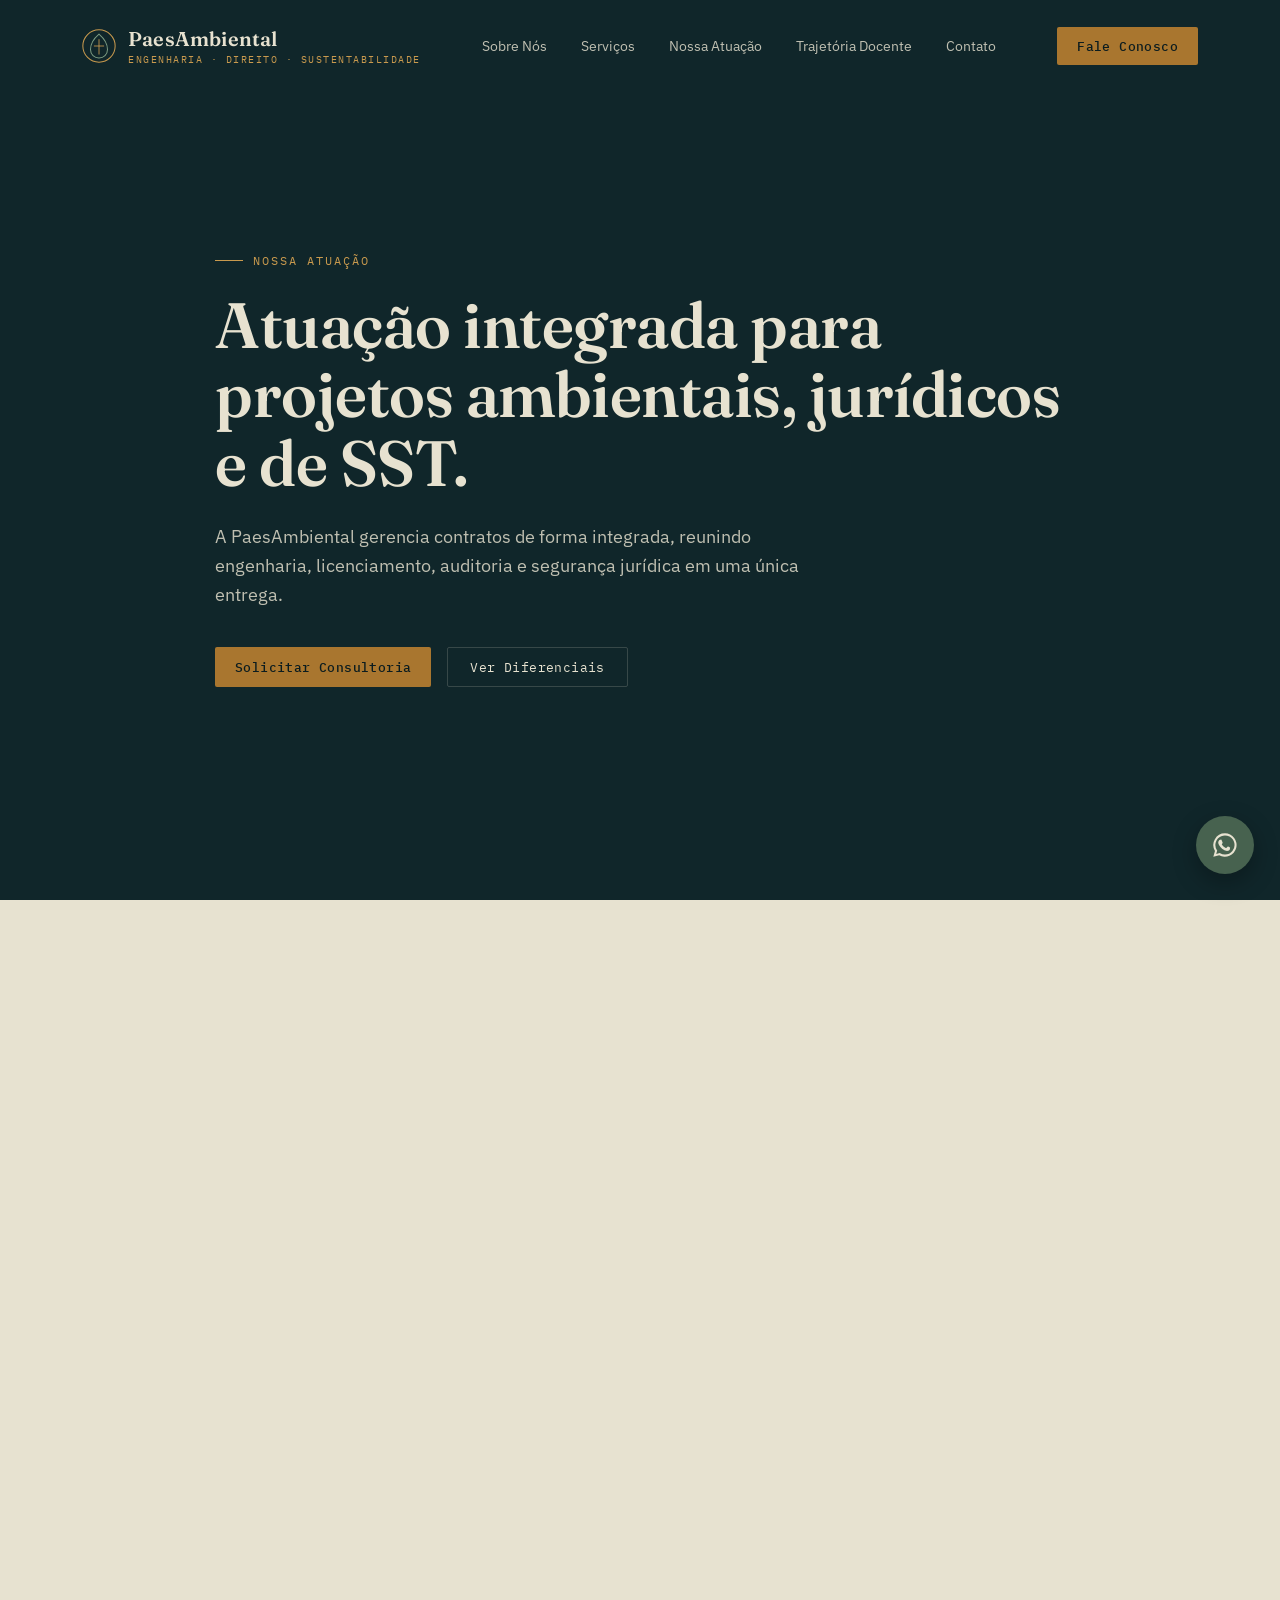
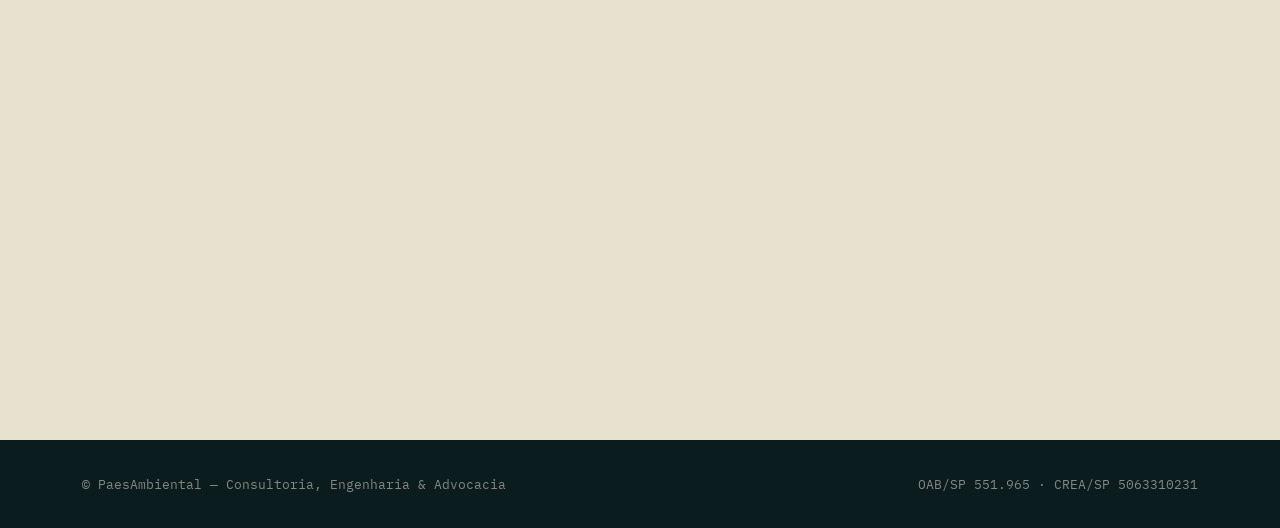
==== atuacao.html @ 4f898c9f "paginas" ====
<!DOCTYPE html>
<html lang="pt-BR">
<head>
  <meta charset="UTF-8">
  <meta name="viewport" content="width=device-width, initial-scale=1.0">
  <title>Nossa Atuação — PaesAmbiental</title>
  <link rel="preconnect" href="https://fonts.googleapis.com">
  <link rel="preconnect" href="https://fonts.gstatic.com" crossorigin>
  <link href="https://fonts.googleapis.com/css2?family=Fraunces:opsz,wght@9..144,400;9..144,500;9..144,600;9..144,700&family=IBM+Plex+Sans:wght@400;500;600&family=IBM+Plex+Mono:wght@400;500&display=swap" rel="stylesheet">
  <link rel="stylesheet" href="styles.css">
</head>
<body>
<header id="siteHeader">
  <div class="wrap">
    <div class="brand">
      <svg class="mark" viewBox="0 0 40 40" fill="none">
        <circle cx="20" cy="20" r="19" stroke="#C99A4E" stroke-width="1.2"/>
        <path d="M20 6 C13 12 10 18 10 24 C10 30 14.5 34 20 34 C25.5 34 30 30 30 24 C30 18 27 12 20 6 Z" stroke="#7C9B82" stroke-width="1.2" fill="none"/>
        <path d="M20 12 L20 30 M14 20 L26 20" stroke="#C99A4E" stroke-width="1"/>
      </svg>
      <div>
        PaesAmbiental
        <small>Engenharia · Direito · Sustentabilidade</small>
      </div>
    </div>
    <nav class="mainnav">
      <a href="index.html">Sobre Nós</a>
      <a href="servicos.html">Serviços</a>
      <a href="atuacao.html">Nossa Atuação</a>
      <a href="trajetoria.html">Trajetória Docente</a>
      <a href="contato.html">Contato</a>
    </nav>
    <a class="cta-btn" href="https://wa.me/5511972054265" target="_blank" rel="noopener">Fale Conosco</a>
    <button class="burger" id="burgerBtn" aria-label="Abrir menu"><span></span><span></span><span></span></button>
  </div>
</header>
<div class="mobile-menu" id="mobileMenu">
  <button class="mobile-close" id="mobileClose" aria-label="Fechar menu">&times;</button>
  <a href="index.html">Sobre Nós</a>
  <a href="servicos.html">Serviços</a>
  <a href="atuacao.html">Nossa Atuação</a>
  <a href="trajetoria.html">Trajetória Docente</a>
  <a href="contato.html">Contato</a>
</div>
<section class="hero">
  <div class="contour-field" id="contourField"></div>
  <div class="wrap">
    <div class="eyebrow">Nossa Atuação</div>
    <h1 class="headline">Atuação integrada para projetos ambientais, jurídicos e de SST.</h1>
    <p class="sub">A PaesAmbiental gerencia contratos de forma integrada, reunindo engenharia, licenciamento, auditoria e segurança jurídica em uma única entrega.</p>
    <div class="hero-actions">
      <a class="cta-btn" href="https://wa.me/5511972054265" target="_blank" rel="noopener">Solicitar Consultoria</a>
      <a class="btn-ghost" href="#diferenciais">Ver Diferenciais</a>
    </div>
  </div>
</section>
<section id="diferenciais">
  <div class="wrap">
    <div class="section-tag reveal">Nossa Atuação</div>
    <h2 class="section-title reveal">Como entregamos atuação técnica e jurídica em conjunto.</h2>
    <p class="section-intro reveal">A atuação é construída sobre contratos que integram serviços ambientais, análise jurídica e gestão de riscos, com coordenação técnica da PaesAmbiental.</p>
    <div class="diff-grid">
      <div class="diff-card reveal">
        <svg class="diff-icon" viewBox="0 0 48 48" fill="none" stroke="currentColor" stroke-width="1.4"><path d="M8 26l8 8 24-24"/><path d="M8 12h16M8 20h10"/></svg>
        <h4>Perfil Duplo Especializado</h4>
        <p>Juridico e engenharia na mesma proposta: soluções técnicas com respaldo legal, sem depender de contratos separados.</p>
      </div>
      <div class="diff-card reveal">
        <svg class="diff-icon" viewBox="0 0 48 48" fill="none" stroke="currentColor" stroke-width="1.4"><path d="M24 4l16 8v12c0 11-7 17-16 20-9-3-16-9-16-20V12l16-8z"/></svg>
        <h4>Experiência no Órgão Fiscalizador</h4>
        <p>Conhecimento prático da Secretaria do Verde e Meio Ambiente-SP e de grandes operações como SABESP, aplicando exigências reais ao planejamento.</p>
      </div>
      <div class="diff-card reveal">
        <svg class="diff-icon" viewBox="0 0 48 48" fill="none" stroke="currentColor" stroke-width="1.4"><path d="M24 6v6M24 36v6M6 24h6M36 24h6M11 11l4 4M33 33l4 4M11 37l4-4M33 15l4-4"/><circle cx="24" cy="24" r="8"/></svg>
        <h4>Gestão de Contrato Integrado</h4>
        <p>A PaesAmbiental conduz o contrato de forma integrada, articulando equipe técnica parceira, documentos e cronogramas de implementação.</p>
      </div>
    </div>
    <div class="portfolio-copy reveal">
      <p><strong>Por que esta abordagem funciona:</strong></p>
      <ul class="portfolio-list">
        <li>Reduz exposições ao risco ao alinhar engenharia e jurídico em um único fluxo de trabalho.</li>
        <li>Evita retrabalho entre laudos, projetos, licenciamento e defesas administrativas.</li>
        <li>Permite comunicação clara ao cliente: serviços técnicos realizados em parceria, com coordenação da PaesAmbiental.</li>
      </ul>
    </div>
  </div>
</section>
<footer>
  <div class="wrap">
    <div>© <span id="year"></span> PaesAmbiental — Consultoria, Engenharia &amp; Advocacia</div>
    <div>OAB/SP 551.965 · CREA/SP 5063310231</div>
  </div>
</footer>
<a class="float-wa" href="https://wa.me/5511972054265" target="_blank" rel="noopener" aria-label="Falar no WhatsApp">
  <svg viewBox="0 0 24 24" fill="currentColor"><path d="M12 2a10 10 0 00-8.6 15.1L2 22l5-1.3A10 10 0 1012 2zm0 18.2a8.2 8.2 0 01-4.2-1.1l-.3-.2-3 .8.8-2.9-.2-.3A8.2 8.2 0 1112 20.2zm4.5-6.1c-.2-.1-1.5-.7-1.7-.8-.2-.1-.4-.1-.6.1s-.7.8-.9 1c-.2.2-.3.2-.6.1a6.7 6.7 0 01-2-1.2 7.4 7.4 0 01-1.4-1.7c-.1-.2 0-.4.1-.5l.4-.5c.1-.1.2-.3.2-.4s0-.3-.1-.4-.6-1.5-.9-2c-.2-.5-.4-.4-.6-.4h-.5a1 1 0 00-.7.3 3 3 0 00-1 2.2c0 1.3.9 2.6 1.1 2.8s1.7 2.7 4.2 3.7a14 14 0 001.4.5 3.4 3.4 0 001.5.1c.5-.1 1.5-.6 1.7-1.2s.2-1.1.2-1.2-.2-.2-.4-.3z"/></svg>
</a>
<script src="scripts.js"></script>
</body>
</html>
---- styles.css ----
:root{
  --ink:#10262A;
  --ink-2:#0B1C1F;
  --paper:#E7E2D0;
  --paper-2:#DED8C2;
  --moss:#47624F;
  --moss-light:#7C9B82;
  --brass:#A9762F;
  --brass-light:#C99A4E;
  --stamp:#7A2E2E;
  --text:#16211D;
  --text-soft:#3E4A44;
  --line: rgba(16,38,42,0.14);
  --line-light: rgba(231,226,208,0.18);
  --display: 'Fraunces', serif;
  --body: 'IBM Plex Sans', sans-serif;
  --mono: 'IBM Plex Mono', monospace;
}
*{margin:0;padding:0;box-sizing:border-box;}
html{scroll-behavior:smooth;}
body{
  font-family:var(--body);
  background:var(--paper);
  color:var(--text);
  overflow-x:hidden;
}
@media (prefers-reduced-motion: reduce){
  html{scroll-behavior:auto;}
  *{animation-duration:0.001ms !important; animation-iteration-count:1 !important; transition-duration:0.001ms !important;}
}
a{color:inherit;}
img,svg{display:block;max-width:100%;}
.wrap{max-width:1180px;margin:0 auto;padding:0 32px;}
.hero-content{position:relative;z-index:2;}
::selection{background:var(--brass); color:var(--paper);}
.contour-field{position:absolute;inset:0;overflow:hidden;pointer-events:none;z-index:0;}
.contour-field svg{width:100%;height:100%;}
.contour-line{fill:none;stroke-width:1;}
header{
  position:fixed;top:0;left:0;right:0;z-index:1000;
  background:rgba(16,38,42,0.0);
  transition:background .4s ease, box-shadow .4s ease, padding .3s ease;
  padding:26px 0;
}
header.scrolled{
  background:rgba(16,38,42,0.94);
  -webkit-backdrop-filter:blur(8px);
  backdrop-filter:blur(8px);
  padding:14px 0;
  box-shadow:0 8px 30px rgba(0,0,0,0.25);
}
header .wrap{display:flex;align-items:center;justify-content:space-between;}
.brand{display:flex;align-items:center;gap:12px;font-family:var(--display);font-weight:600;font-size:20px;color:var(--paper);letter-spacing:.2px;}
.brand .mark{width:34px;height:34px;flex-shrink:0;}
.brand small{display:block;font-family:var(--mono);font-size:9.5px;letter-spacing:1.5px;color:var(--brass-light);font-weight:400;text-transform:uppercase;margin-top:2px;}
nav.mainnav{display:flex;align-items:center;gap:34px;}
nav.mainnav a{
  font-size:14px;color:var(--paper);text-decoration:none;opacity:.82;
  position:relative;padding:4px 0;transition:opacity .2s;
}
nav.mainnav a:hover{opacity:1;}
nav.mainnav a::after{
  content:'';position:absolute;left:0;bottom:0;height:1px;width:0;background:var(--brass-light);
  transition:width .25s ease;
}
nav.mainnav a:hover::after{width:100%;}
.cta-btn{
  font-family:var(--mono);font-size:12.5px;letter-spacing:.4px;
  background:var(--brass);color:var(--ink-2);border:none;
  padding:11px 20px;border-radius:2px;cursor:pointer;text-decoration:none;
  display:inline-flex;align-items:center;gap:8px;font-weight:500;
  transition:background .2s, transform .2s;white-space:nowrap;
}
.cta-btn:hover{background:var(--brass-light);transform:translateY(-1px);}
.burger{display:none;flex-direction:column;gap:5px;background:none;border:none;cursor:pointer;padding:6px;}
.burger span{width:24px;height:2px;background:var(--paper);}
.mobile-menu{
  position:fixed;inset:0;background:var(--ink-2);z-index:1100;
  display:flex;flex-direction:column;align-items:center;justify-content:center;gap:28px;
  transform:translateY(-100%);transition:transform .4s cubic-bezier(.7,0,.3,1);
}
.mobile-menu.open{transform:translateY(0);}
.mobile-menu a{font-family:var(--display);font-size:26px;color:var(--paper);text-decoration:none;}
.mobile-close{position:absolute;top:26px;right:32px;background:none;border:none;color:var(--paper);font-size:28px;cursor:pointer;}
.hero{
  position:relative;min-height:100vh;background:var(--ink);color:var(--paper);
  display:flex;align-items:center;overflow:hidden;padding-top:110px;padding-bottom:70px;
}
.hero .wrap{position:relative;z-index:2;}
.eyebrow{
  font-family:var(--mono);font-size:12px;letter-spacing:2px;text-transform:uppercase;
  color:var(--brass-light);margin-bottom:22px;display:flex;align-items:center;gap:10px;
  opacity:0;animation:fadeUp .8s .1s ease forwards;
}
.eyebrow::before{content:'';width:28px;height:1px;background:var(--brass-light);}
h1.headline{
  font-family:var(--display);font-weight:600;
  font-size:clamp(34px,5.4vw,64px);line-height:1.08;letter-spacing:-.5px;
  max-width:850px;
  opacity:0;animation:fadeUp .9s .25s ease forwards;
}
h1.headline em{font-style:italic;font-weight:500;color:var(--moss-light);}
.sub{
  margin-top:26px;font-size:18px;line-height:1.6;max-width:600px;color:rgba(231,226,208,.82);
  opacity:0;animation:fadeUp .9s .4s ease forwards;
}
.hero-actions{margin-top:38px;display:flex;gap:16px;flex-wrap:wrap;opacity:0;animation:fadeUp .9s .55s ease forwards;}
.btn-ghost{
  font-family:var(--mono);font-size:12.5px;letter-spacing:.4px;color:var(--paper);
  border:1px solid var(--line-light);padding:11px 22px;border-radius:2px;text-decoration:none;
  transition:border-color .2s, background .2s;
}
.btn-ghost:hover{border-color:var(--brass-light);background:rgba(255,255,255,.04);}
.seals-row{
  margin-top:64px;display:flex;gap:28px;flex-wrap:wrap;
  opacity:0;animation:fadeUp .9s .7s ease forwards;
}
.seal{display:flex;align-items:center;gap:12px;}
.seal .stamp-icon{width:46px;height:46px;flex-shrink:0;}
.seal .seal-text{font-family:var(--mono);font-size:11px;line-height:1.5;color:rgba(231,226,208,.7);}
.seal .seal-text b{display:block;color:var(--paper);font-size:12.5px;letter-spacing:.3px;}
@keyframes fadeUp{from{opacity:0;transform:translateY(18px);}to{opacity:1;transform:translateY(0);}}
section{position:relative;padding:120px 0;}
.section-dark{background:var(--ink);color:var(--paper);}
.section-tag{
  font-family:var(--mono);font-size:12px;letter-spacing:2px;text-transform:uppercase;color:var(--brass);
  display:flex;align-items:center;gap:10px;margin-bottom:18px;
}
.section-dark .section-tag{color:var(--brass-light);}
.section-tag::before{content:'';width:28px;height:1px;background:currentColor;}
h2.section-title{
  font-family:var(--display);font-weight:600;font-size:clamp(28px,4vw,46px);
  letter-spacing:-.4px;line-height:1.12;max-width:720px;
}
.section-intro{margin-top:20px;max-width:620px;font-size:16.5px;line-height:1.7;color:var(--text-soft);}
.section-dark .section-intro{color:rgba(231,226,208,.78);}
.reveal{opacity:0;transform:translateY(28px);transition:opacity .7s ease, transform .7s ease;}
.reveal.in{opacity:1;transform:translateY(0);}
.about-grid{margin-top:64px;display:grid;grid-template-columns:1.1fr .9fr;gap:70px;align-items:start;}
.about-copy p{font-size:16px;line-height:1.85;color:var(--text-soft);margin-bottom:18px;}
.about-copy strong{color:var(--text);font-weight:600;}
.stat-block{display:flex;gap:36px;margin-top:36px;flex-wrap:wrap;}
.stat{font-family:var(--display);}
.stat .num{font-size:46px;font-weight:600;color:var(--moss);line-height:1;}
.stat .num span{font-family:var(--mono);font-size:16px;color:var(--brass);vertical-align:top;}
.stat .label{font-family:var(--body);font-size:12.5px;color:var(--text-soft);margin-top:6px;max-width:150px;line-height:1.4;}
.portrait-card{margin-bottom:44px;}
.portrait-frame{
  position:relative;width:100%;max-width:280px;aspect-ratio:4/4.1;overflow:hidden;
  border:1px solid var(--brass);padding:10px;
}
.portrait-frame::before{
  content:'';position:absolute;top:4px;left:4px;right:4px;bottom:4px;border:1px solid var(--line);
  pointer-events:none;z-index:2;
}
.portrait-frame img{
  width:100%;height:100%;object-fit:cover;object-position:center 20%;
  filter:grayscale(.35) sepia(.08) contrast(1.03);
}
.portrait-caption{margin-top:16px;max-width:280px;}
.portrait-caption .p-name{font-family:var(--display);font-weight:600;font-size:19px;}
.portrait-caption .p-role{font-family:var(--mono);font-size:11.5px;letter-spacing:.5px;color:var(--brass);margin-top:5px;text-transform:uppercase;}
.timeline{border-left:1px solid var(--line);padding-left:28px;display:flex;flex-direction:column;gap:34px;}
.tl-item{position:relative;}
.tl-item::before{
  content:'';position:absolute;left:-33px;top:4px;width:9px;height:9px;border-radius:50%;
  background:var(--paper);border:2px solid var(--moss);
}
.tl-item .tl-date{font-family:var(--mono);font-size:12px;color:var(--brass);letter-spacing:.5px;}
.tl-item h4{font-family:var(--display);font-weight:600;font-size:18px;margin-top:6px;}
.tl-item p{font-size:14.5px;color:var(--text-soft);margin-top:6px;line-height:1.6;}
.lecture-grid{margin-top:64px;display:grid;grid-template-columns:1fr 1fr;gap:60px;}
.lecture-col h3{font-family:var(--mono);font-size:12.5px;letter-spacing:1.5px;text-transform:uppercase;color:var(--brass-light);margin-bottom:22px;}
.talk-item{border-top:1px solid var(--line-light);padding:18px 0;}
.talk-item:last-child{border-bottom:1px solid var(--line-light);}
.talk-item .talk-venue{font-family:var(--display);font-size:16.5px;font-weight:500;}
.talk-item .talk-topic{font-size:14px;color:rgba(231,226,208,.72);margin-top:5px;}
.services-grid{margin-top:64px;display:grid;grid-template-columns:repeat(3,1fr);gap:1px;background:var(--line);border:1px solid var(--line);}
.svc-card{
  background:var(--paper);padding:36px 30px;position:relative;overflow:hidden;
  transition:background .35s ease;
}
.svc-card:hover{background:var(--paper-2);}
.svc-icon{width:44px;height:44px;color:var(--moss);margin-bottom:22px;transition:transform .35s ease;}
.svc-card:hover .svc-icon{transform:translateY(-3px);}
.svc-card h4{font-family:var(--display);font-weight:600;font-size:19px;margin-bottom:12px;line-height:1.3;}
.svc-card p{font-size:14px;line-height:1.65;color:var(--text-soft);}
.svc-num{position:absolute;top:30px;right:30px;font-family:var(--mono);font-size:12px;color:var(--line);}
.portfolio-copy{margin-top:38px;max-width:760px;line-height:1.8;color:var(--text-soft);}
.portfolio-copy strong{color:var(--text);}
.portfolio-list{margin-top:24px;display:grid;gap:10px;max-width:630px;}
.portfolio-list li{padding-left:18px;position:relative;font-size:15px;line-height:1.75;color:var(--text-soft);}
.portfolio-list li::before{content:'•';position:absolute;left:0;top:0;color:var(--brass);font-size:18px;line-height:1;}
.diferenciais-grid{margin-top:64px;display:grid;grid-template-columns:repeat(3,1fr);gap:44px;}
.diff-card{padding-top:28px;border-top:2px solid var(--brass);}
.diff-card .diff-icon{width:38px;height:38px;color:var(--brass);margin-bottom:20px;}
.diff-card h4{font-family:var(--display);font-weight:600;font-size:19px;margin-bottom:12px;}
.diff-card p{font-size:14.5px;line-height:1.7;color:var(--text-soft);}
.contact-wrap{display:grid;grid-template-columns:1fr 1fr;gap:70px;margin-top:60px;align-items:start;}
.contact-list{display:flex;flex-direction:column;gap:22px;}
.contact-row{display:flex;gap:16px;align-items:flex-start;padding-bottom:20px;border-bottom:1px solid var(--line-light);}
.contact-row .c-icon{width:22px;height:22px;color:var(--brass-light);flex-shrink:0;margin-top:2px;}
.contact-row .c-label{font-family:var(--mono);font-size:11px;letter-spacing:1px;text-transform:uppercase;color:rgba(231,226,208,.55);}
.contact-row .c-label--sub{margin-top:8px;}
.contact-row .c-value{font-family:var(--display);font-size:18px;margin-top:4px;}
.contact-row .c-value--small{font-size:15px;}
.map-box{
  border:1px solid var(--line-light);padding:34px;position:relative;overflow:hidden;min-height:260px;
  display:flex;flex-direction:column;justify-content:flex-end;
}
.map-box .contour-field svg{opacity:.5;}
.map-pin{width:30px;height:30px;color:var(--stamp);position:relative;z-index:2;}
.map-box .city{font-family:var(--display);font-size:22px;font-weight:600;margin-top:14px;position:relative;z-index:2;}
.map-box .region{font-family:var(--mono);font-size:12px;color:rgba(231,226,208,.6);margin-top:4px;position:relative;z-index:2;}
footer{background:var(--ink-2);color:rgba(231,226,208,.55);padding:36px 0;font-size:12.5px;font-family:var(--mono);}
footer .wrap{display:flex;justify-content:space-between;flex-wrap:wrap;gap:12px;}
.float-wa{
  position:fixed;bottom:26px;right:26px;z-index:900;
  width:58px;height:58px;border-radius:50%;background:var(--moss);
  display:flex;align-items:center;justify-content:center;box-shadow:0 8px 24px rgba(0,0,0,.3);
  text-decoration:none;animation:pulse 2.6s infinite;
}
.float-wa svg{width:28px;height:28px;color:var(--paper);}
@keyframes pulse{
  0%{box-shadow:0 8px 24px rgba(0,0,0,.3), 0 0 0 0 rgba(71,98,79,.55);}
  70%{box-shadow:0 8px 24px rgba(0,0,0,.3), 0 0 0 16px rgba(71,98,79,0);}
  100%{box-shadow:0 8px 24px rgba(0,0,0,.3), 0 0 0 0 rgba(71,98,79,0);}
}
.count{font-variant-numeric:tabular-nums;}
@media (max-width:920px){
  nav.mainnav, header .cta-btn{display:none;}
  .burger{display:flex;}
  .about-grid, .lecture-grid, .contact-wrap{grid-template-columns:1fr;gap:40px;}
  .services-grid{grid-template-columns:1fr;}
  .diff-grid{grid-template-columns:1fr;gap:36px;}
  .seals-row{gap:20px;}
}
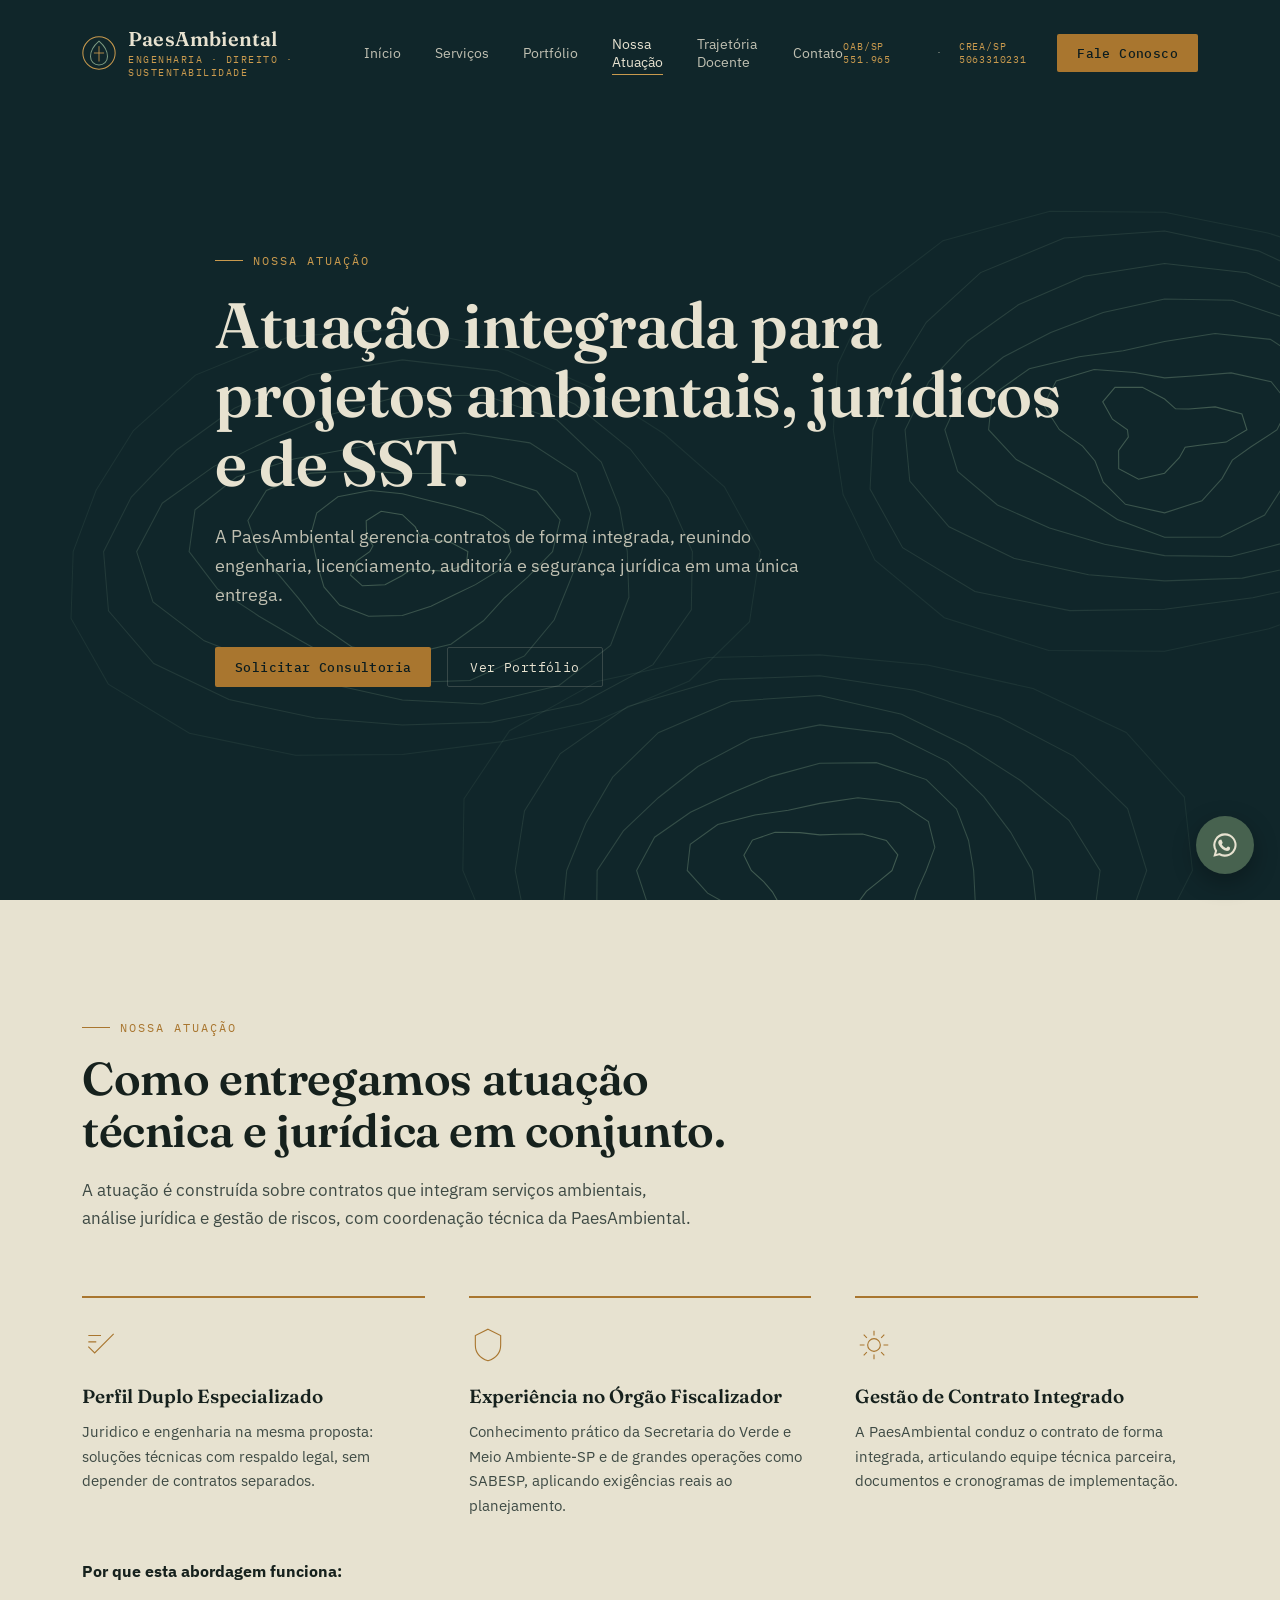
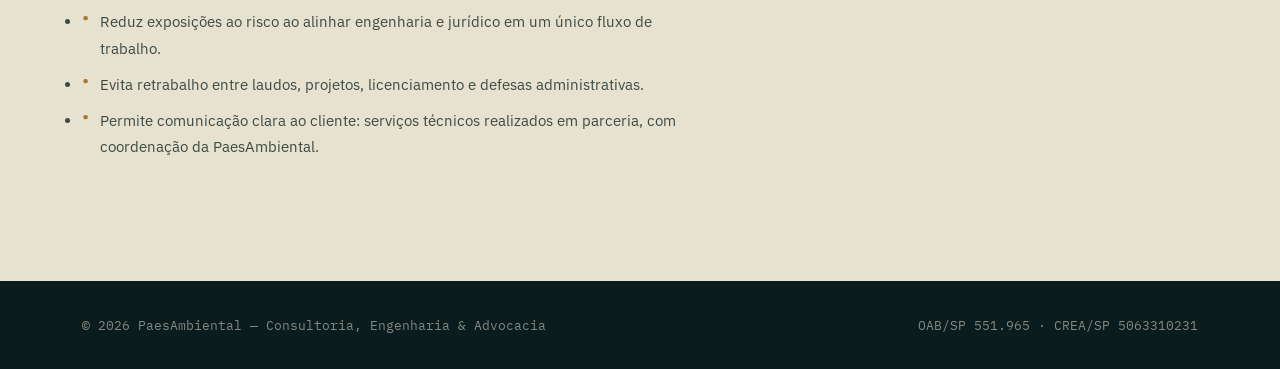
==== commit a66c67f2: "atualização 25/07" ====
--- a/atuacao.html
+++ b/atuacao.html
@@ -24,20 +24,25 @@
       </div>
     </div>
     <nav class="mainnav">
-      <a href="index.html">Sobre Nós</a>
+      <a href="index.html">Início</a>
       <a href="servicos.html">Serviços</a>
-      <a href="atuacao.html">Nossa Atuação</a>
+      <a href="portfolio.html">Portfólio</a>
+      <a href="atuacao.html" class="active">Nossa Atuação</a>
       <a href="trajetoria.html">Trajetória Docente</a>
       <a href="contato.html">Contato</a>
     </nav>
+    <div class="header-credentials">
+      <span>OAB/SP 551.965</span> · <span>CREA/SP 5063310231</span>
+    </div>
     <a class="cta-btn" href="https://wa.me/5511972054265" target="_blank" rel="noopener">Fale Conosco</a>
     <button class="burger" id="burgerBtn" aria-label="Abrir menu"><span></span><span></span><span></span></button>
   </div>
 </header>
 <div class="mobile-menu" id="mobileMenu">
   <button class="mobile-close" id="mobileClose" aria-label="Fechar menu">&times;</button>
-  <a href="index.html">Sobre Nós</a>
+  <a href="index.html">Início</a>
   <a href="servicos.html">Serviços</a>
+  <a href="portfolio.html">Portfólio</a>
   <a href="atuacao.html">Nossa Atuação</a>
   <a href="trajetoria.html">Trajetória Docente</a>
   <a href="contato.html">Contato</a>
@@ -50,7 +55,7 @@
     <p class="sub">A PaesAmbiental gerencia contratos de forma integrada, reunindo engenharia, licenciamento, auditoria e segurança jurídica em uma única entrega.</p>
     <div class="hero-actions">
       <a class="cta-btn" href="https://wa.me/5511972054265" target="_blank" rel="noopener">Solicitar Consultoria</a>
-      <a class="btn-ghost" href="#diferenciais">Ver Diferenciais</a>
+      <a class="btn-ghost" href="portfolio.html">Ver Portfólio</a>
     </div>
   </div>
 </section>
@@ -92,7 +97,7 @@
     <div>OAB/SP 551.965 · CREA/SP 5063310231</div>
   </div>
 </footer>
-<a class="float-wa" href="https://wa.me/5511972054265" target="_blank" rel="noopener" aria-label="Falar no WhatsApp">
+<a class="float-wa" href="https://wa.me/5511972054265?text=Ol%C3%A1!%20Gostaria%20de%20saber%20mais%20sobre%20a%20consultoria%20da%20PaesAmbiental." target="_blank" rel="noopener" aria-label="Falar no WhatsApp">
   <svg viewBox="0 0 24 24" fill="currentColor"><path d="M12 2a10 10 0 00-8.6 15.1L2 22l5-1.3A10 10 0 1012 2zm0 18.2a8.2 8.2 0 01-4.2-1.1l-.3-.2-3 .8.8-2.9-.2-.3A8.2 8.2 0 1112 20.2zm4.5-6.1c-.2-.1-1.5-.7-1.7-.8-.2-.1-.4-.1-.6.1s-.7.8-.9 1c-.2.2-.3.2-.6.1a6.7 6.7 0 01-2-1.2 7.4 7.4 0 01-1.4-1.7c-.1-.2 0-.4.1-.5l.4-.5c.1-.1.2-.3.2-.4s0-.3-.1-.4-.6-1.5-.9-2c-.2-.5-.4-.4-.6-.4h-.5a1 1 0 00-.7.3 3 3 0 00-1 2.2c0 1.3.9 2.6 1.1 2.8s1.7 2.7 4.2 3.7a14 14 0 001.4.5 3.4 3.4 0 001.5.1c.5-.1 1.5-.6 1.7-1.2s.2-1.1.2-1.2-.2-.2-.4-.3z"/></svg>
 </a>
 <script src="scripts.js"></script>
--- a/styles.css
+++ b/styles.css
@@ -53,6 +53,8 @@
 .brand{display:flex;align-items:center;gap:12px;font-family:var(--display);font-weight:600;font-size:20px;color:var(--paper);letter-spacing:.2px;}
 .brand .mark{width:34px;height:34px;flex-shrink:0;}
 .brand small{display:block;font-family:var(--mono);font-size:9.5px;letter-spacing:1.5px;color:var(--brass-light);font-weight:400;text-transform:uppercase;margin-top:2px;}
+.header-credentials{display:flex;align-items:center;gap:16px;font-family:var(--mono);font-size:10px;color:rgba(231,226,208,.6);letter-spacing:.8px;}
+.header-credentials span{color:var(--brass-light);}
 nav.mainnav{display:flex;align-items:center;gap:34px;}
 nav.mainnav a{
   font-size:14px;color:var(--paper);text-decoration:none;opacity:.82;
@@ -191,6 +193,7 @@
 .portfolio-list{margin-top:24px;display:grid;gap:10px;max-width:630px;}
 .portfolio-list li{padding-left:18px;position:relative;font-size:15px;line-height:1.75;color:var(--text-soft);}
 .portfolio-list li::before{content:'•';position:absolute;left:0;top:0;color:var(--brass);font-size:18px;line-height:1;}
+.diff-grid{margin-top:64px;display:grid;grid-template-columns:repeat(3,1fr);gap:44px;}
 .diferenciais-grid{margin-top:64px;display:grid;grid-template-columns:repeat(3,1fr);gap:44px;}
 .diff-card{padding-top:28px;border-top:2px solid var(--brass);}
 .diff-card .diff-icon{width:38px;height:38px;color:var(--brass);margin-bottom:20px;}
@@ -227,11 +230,76 @@
   100%{box-shadow:0 8px 24px rgba(0,0,0,.3), 0 0 0 0 rgba(71,98,79,0);}
 }
 .count{font-variant-numeric:tabular-nums;}
+.brand a{text-decoration:none;color:inherit;}
+nav.mainnav a.active{opacity:1;}
+nav.mainnav a.active::after{width:100%;}
+.breadcrumb{font-family:var(--mono);font-size:11.5px;letter-spacing:.5px;color:rgba(231,226,208,.55);margin-bottom:28px;}
+.breadcrumb a{color:var(--brass-light);text-decoration:none;}
+.breadcrumb a:hover{text-decoration:underline;}
+.hero-compact{min-height:72vh;padding-bottom:50px;}
+.page-content{margin-top:48px;max-width:760px;}
+.page-content p{font-size:16px;line-height:1.85;color:var(--text-soft);margin-bottom:18px;}
+.page-content h3{font-family:var(--display);font-weight:600;font-size:22px;margin:36px 0 14px;color:var(--text);}
+.page-content ul{margin:0 0 22px 0;padding:0;list-style:none;}
+.page-content ul li{padding-left:20px;position:relative;font-size:15.5px;line-height:1.75;color:var(--text-soft);margin-bottom:10px;}
+.page-content ul li::before{content:'•';position:absolute;left:0;color:var(--brass);font-size:18px;line-height:1;}
+.content-grid{margin-top:64px;display:grid;grid-template-columns:1fr 1fr;gap:60px;align-items:start;}
+.content-aside{padding:32px;border:1px solid var(--line);background:var(--paper-2);}
+.content-aside h4{font-family:var(--display);font-size:18px;margin-bottom:14px;}
+.content-aside p{font-size:14px;line-height:1.65;color:var(--text-soft);}
+.cta-banner{margin-top:80px;padding:48px 40px;background:var(--ink);color:var(--paper);display:flex;align-items:center;justify-content:space-between;gap:32px;flex-wrap:wrap;}
+.cta-banner h3{font-family:var(--display);font-size:clamp(22px,3vw,30px);font-weight:600;max-width:520px;line-height:1.2;}
+.cta-banner p{font-size:15px;color:rgba(231,226,208,.75);margin-top:10px;max-width:480px;}
+.svc-card-link{text-decoration:none;color:inherit;display:block;}
+.svc-card-link .svc-link{font-family:var(--mono);font-size:11.5px;color:var(--brass);margin-top:16px;display:inline-flex;align-items:center;gap:6px;}
+.svc-card-link:hover .svc-link{text-decoration:underline;}
+.case-grid{margin-top:64px;display:grid;grid-template-columns:repeat(3,1fr);gap:1px;background:var(--line);border:1px solid var(--line);}
+.case-card{background:var(--paper);padding:36px 30px;}
+.case-card .case-tag{font-family:var(--mono);font-size:11px;letter-spacing:1px;text-transform:uppercase;color:var(--brass);margin-bottom:14px;}
+.case-card h4{font-family:var(--display);font-weight:600;font-size:19px;margin-bottom:12px;line-height:1.3;}
+.case-card p{font-size:14px;line-height:1.65;color:var(--text-soft);}
+.case-card .case-result{margin-top:18px;padding-top:18px;border-top:1px solid var(--line);font-family:var(--mono);font-size:12px;color:var(--moss);}
+.blog-grid{margin-top:64px;display:grid;grid-template-columns:repeat(3,1fr);gap:28px;}
+.blog-card{border:1px solid var(--line);background:var(--paper);text-decoration:none;color:inherit;display:flex;flex-direction:column;transition:background .3s;}
+.blog-card:hover{background:var(--paper-2);}
+.blog-card .blog-meta{font-family:var(--mono);font-size:11px;letter-spacing:.5px;color:var(--brass);padding:24px 24px 0;}
+.blog-card h4{font-family:var(--display);font-weight:600;font-size:18px;padding:12px 24px 0;line-height:1.35;}
+.blog-card p{font-size:14px;line-height:1.6;color:var(--text-soft);padding:12px 24px 24px;flex:1;}
+.blog-card .blog-read{font-family:var(--mono);font-size:11.5px;color:var(--moss);padding:0 24px 24px;}
+.material-grid{margin-top:64px;display:grid;grid-template-columns:repeat(3,1fr);gap:28px;}
+.material-card{border:1px solid var(--line);padding:32px;background:var(--paper);}
+.material-card .mat-type{font-family:var(--mono);font-size:11px;letter-spacing:1px;text-transform:uppercase;color:var(--brass);margin-bottom:12px;}
+.material-card h4{font-family:var(--display);font-weight:600;font-size:19px;margin-bottom:12px;}
+.material-card p{font-size:14px;line-height:1.65;color:var(--text-soft);margin-bottom:20px;}
+.lead-form{max-width:520px;margin-top:48px;display:grid;gap:18px;}
+.lead-form label{font-family:var(--mono);font-size:11.5px;letter-spacing:.5px;text-transform:uppercase;color:var(--text-soft);display:block;margin-bottom:6px;}
+.lead-form input,.lead-form select,.lead-form textarea{
+  width:100%;padding:12px 14px;border:1px solid var(--line);background:var(--paper);
+  font-family:var(--body);font-size:15px;color:var(--text);border-radius:2px;
+}
+.lead-form input:focus,.lead-form select:focus,.lead-form textarea:focus{outline:none;border-color:var(--brass);}
+.lead-form textarea{min-height:100px;resize:vertical;}
+.form-success{padding:32px;border:1px solid var(--moss);background:rgba(71,98,79,.08);font-size:15px;line-height:1.7;color:var(--text-soft);}
+.form-success strong{color:var(--moss);display:block;font-family:var(--display);font-size:20px;margin-bottom:8px;}
+.footer-nav{margin-top:12px;display:flex;gap:20px;flex-wrap:wrap;}
+.footer-nav a{color:rgba(231,226,208,.55);text-decoration:none;font-size:11.5px;}
+.footer-nav a:hover{color:var(--brass-light);}
+.related-services{margin-top:80px;padding-top:60px;border-top:1px solid var(--line);}
+.related-services h3{font-family:var(--display);font-size:24px;margin-bottom:32px;}
+.testimonials-grid{margin-top:64px;display:grid;grid-template-columns:repeat(2,1fr);gap:44px;}
+.testimonial-card{background:var(--paper-2);padding:36px;border:1px solid var(--line);position:relative;}
+.testimonial-card::before{content:'"';font-family:var(--display);font-size:64px;color:var(--brass);opacity:.3;line-height:1;position:absolute;top:20px;left:24px;}
+.testimonial-card .t-content{font-size:15px;line-height:1.75;color:var(--text-soft);margin-bottom:20px;position:relative;z-index:1;padding-top:20px;}
+.testimonial-card .t-author{display:flex;align-items:center;gap:14px;}
+.testimonial-card .t-name{font-family:var(--display);font-weight:600;font-size:16px;color:var(--text);}
+.testimonial-card .t-role{font-family:var(--mono);font-size:11px;color:var(--brass);letter-spacing:.5px;text-transform:uppercase;}
 @media (max-width:920px){
-  nav.mainnav, header .cta-btn{display:none;}
+  nav.mainnav, header .cta-btn, .header-credentials{display:none;}
   .burger{display:flex;}
-  .about-grid, .lecture-grid, .contact-wrap{grid-template-columns:1fr;gap:40px;}
-  .services-grid{grid-template-columns:1fr;}
-  .diff-grid{grid-template-columns:1fr;gap:36px;}
+  .about-grid, .lecture-grid, .contact-wrap, .content-grid{grid-template-columns:1fr;gap:40px;}
+  .services-grid, .case-grid, .blog-grid, .material-grid{grid-template-columns:1fr;}
+  .diff-grid, .diferenciais-grid{grid-template-columns:1fr;gap:36px;}
+  .testimonials-grid{grid-template-columns:1fr;}
   .seals-row{gap:20px;}
-}
+  .cta-banner{flex-direction:column;align-items:flex-start;}
+}
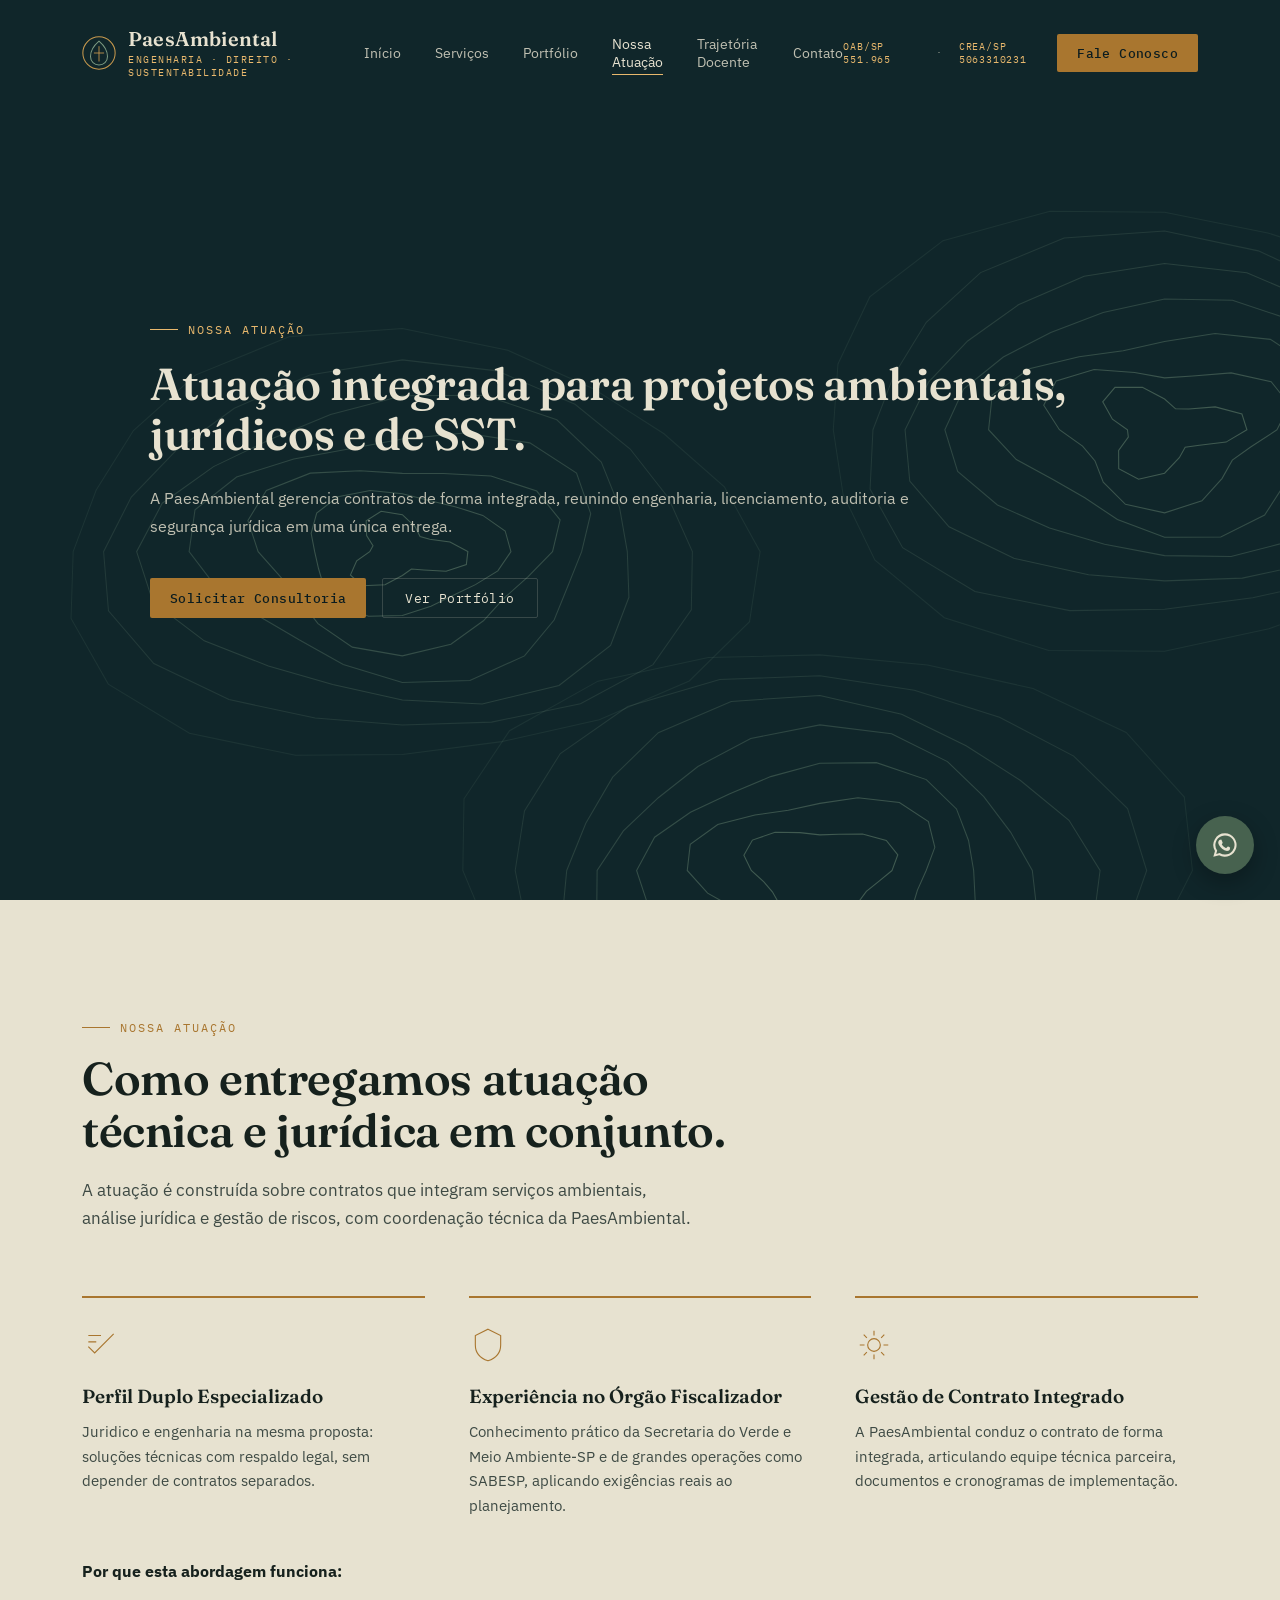
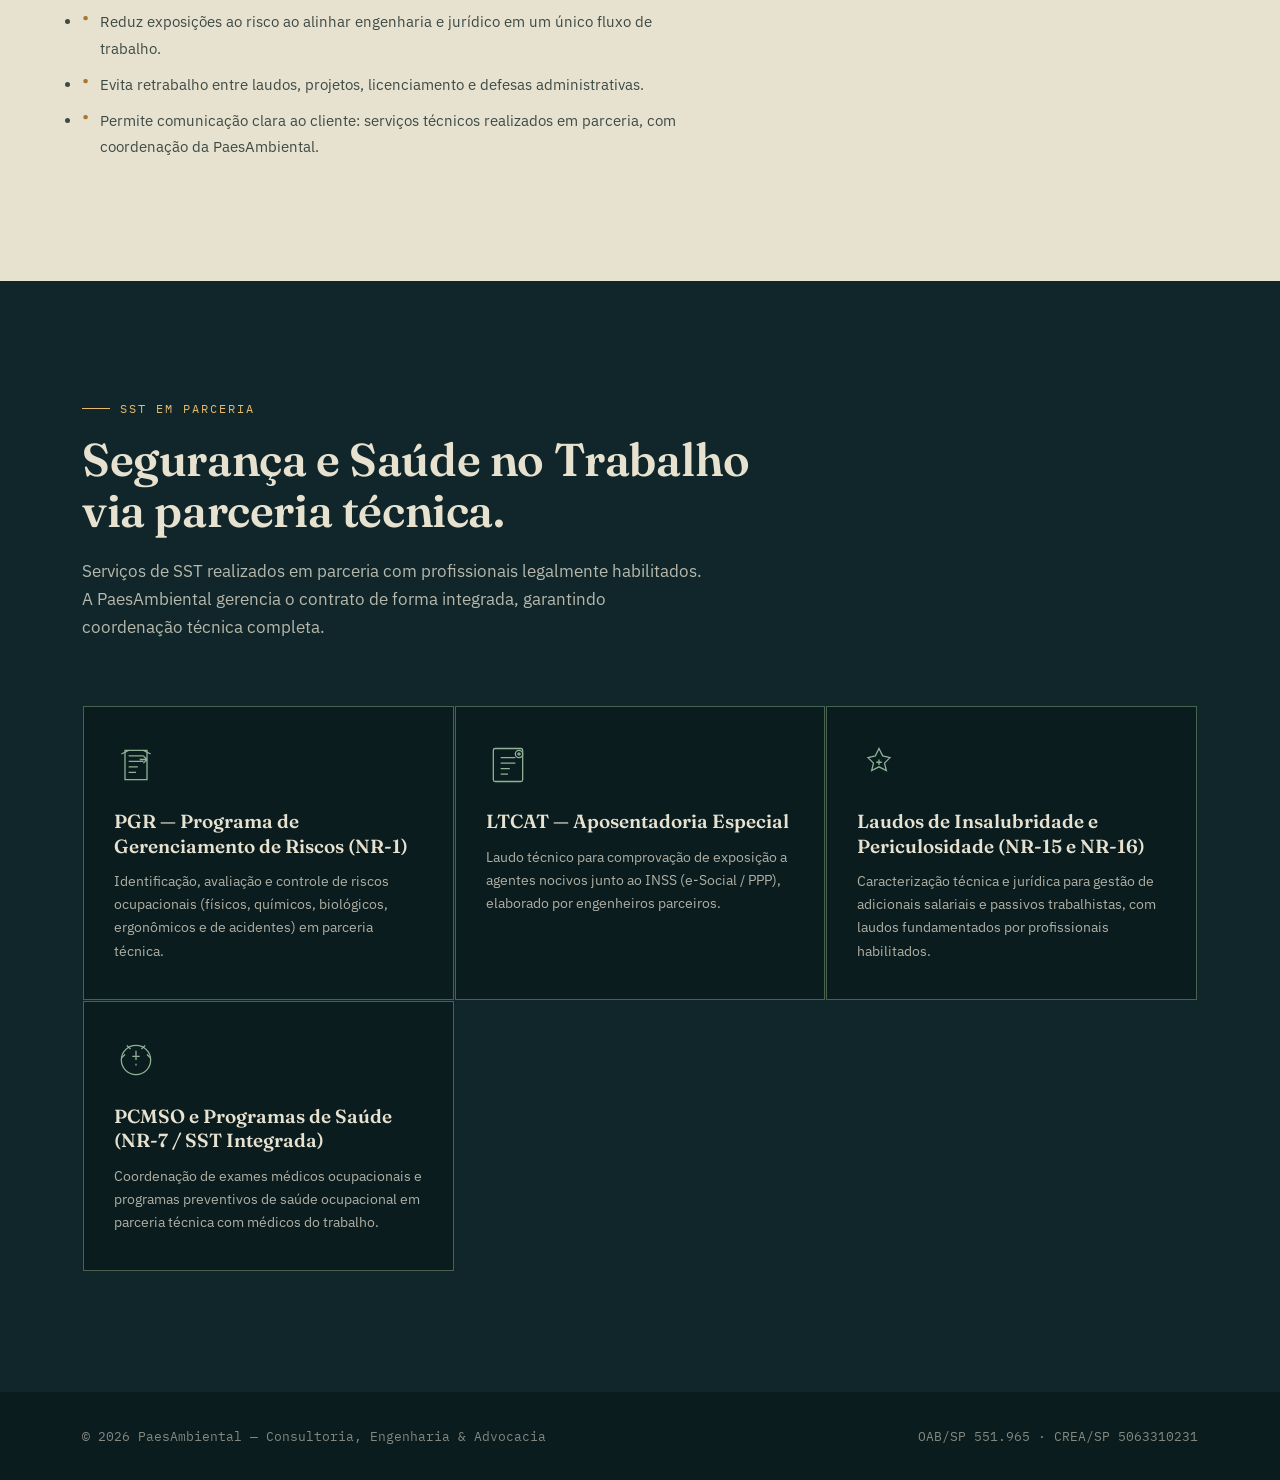
==== commit 34aa7ef0: "Atualização 31/08/2026 as 17:20" ====
--- a/atuacao.html
+++ b/atuacao.html
@@ -91,6 +91,35 @@
     </div>
   </div>
 </section>
+<section class="section-dark">
+  <div class="wrap">
+    <div class="section-tag reveal">SST em Parceria</div>
+    <h2 class="section-title reveal">Segurança e Saúde no Trabalho via parceria técnica.</h2>
+    <p class="section-intro reveal">Serviços de SST realizados em parceria com profissionais legalmente habilitados. A PaesAmbiental gerencia o contrato de forma integrada, garantindo coordenação técnica completa.</p>
+    <div class="services-grid reveal">
+      <div class="svc-card">
+        <svg class="svc-icon" viewBox="0 0 48 48" fill="none" stroke="currentColor" stroke-width="1.4"><path d="M12 8h24v32H12z M16 14h16 M16 20h16 M16 26h10 M16 32h8 M32 14l4 4-4 4 M36 18h-8"/><path d="M8 12l8-4M40 12l-8-4"/></svg>
+        <h4>PGR — Programa de Gerenciamento de Riscos (NR-1)</h4>
+        <p>Identificação, avaliação e controle de riscos ocupacionais (físicos, químicos, biológicos, ergonômicos e de acidentes) em parceria técnica.</p>
+      </div>
+      <div class="svc-card">
+        <svg class="svc-icon" viewBox="0 0 48 48" fill="none" stroke="currentColor" stroke-width="1.4"><rect x="8" y="6" width="32" height="36" rx="2"/><path d="M16 16h16 M16 22h16 M16 28h10 M16 34h8"/><circle cx="36" cy="12" r="4"/><path d="M36 10v4 M34 12h4"/></svg>
+        <h4>LTCAT — Aposentadoria Especial</h4>
+        <p>Laudo técnico para comprovação de exposição a agentes nocivos junto ao INSS (e-Social / PPP), elaborado por engenheiros parceiros.</p>
+      </div>
+      <div class="svc-card">
+        <svg class="svc-icon" viewBox="0 0 48 48" fill="none" stroke="currentColor" stroke-width="1.4"><path d="M24 6 L28 14 L36 16 L30 22 L32 30 L24 26 L16 30 L18 22 L12 16 L20 14 Z"/><path d="M24 18v6 M21 21h6"/></svg>
+        <h4>Laudos de Insalubridade e Periculosidade (NR-15 e NR-16)</h4>
+        <p>Caracterização técnica e jurídica para gestão de adicionais salariais e passivos trabalhistas, com laudos fundamentados por profissionais habilitados.</p>
+      </div>
+      <div class="svc-card">
+        <svg class="svc-icon" viewBox="0 0 48 48" fill="none" stroke="currentColor" stroke-width="1.4"><path d="M24 8c-8.8 0-16 7.2-16 16s7.2 16 16 16 16-7.2 16-16-7.2-16-16-16z M24 14v10 M24 28v2 M20 20h8"/><path d="M18 12l-4-4 M30 12l4-4 M12 18l-4 4 M36 18l4 4"/></svg>
+        <h4>PCMSO e Programas de Saúde (NR-7 / SST Integrada)</h4>
+        <p>Coordenação de exames médicos ocupacionais e programas preventivos de saúde ocupacional em parceria técnica com médicos do trabalho.</p>
+      </div>
+    </div>
+  </div>
+</section>
 <footer>
   <div class="wrap">
     <div>© <span id="year"></span> PaesAmbiental — Consultoria, Engenharia &amp; Advocacia</div>
--- a/styles.css
+++ b/styles.css
@@ -4,9 +4,9 @@
   --paper:#E7E2D0;
   --paper-2:#DED8C2;
   --moss:#47624F;
-  --moss-light:#7C9B82;
+  --moss-light:#8FB396;
   --brass:#A9762F;
-  --brass-light:#C99A4E;
+  --brass-light:#E8B86D;
   --stamp:#7A2E2E;
   --text:#16211D;
   --text-soft:#3E4A44;
@@ -97,13 +97,13 @@
 .eyebrow::before{content:'';width:28px;height:1px;background:var(--brass-light);}
 h1.headline{
   font-family:var(--display);font-weight:600;
-  font-size:clamp(34px,5.4vw,64px);line-height:1.08;letter-spacing:-.5px;
-  max-width:850px;
+  font-size:clamp(26px,3.5vw,50px);line-height:1.12;letter-spacing:-.3px;
+  max-width:980px;
   opacity:0;animation:fadeUp .9s .25s ease forwards;
 }
 h1.headline em{font-style:italic;font-weight:500;color:var(--moss-light);}
 .sub{
-  margin-top:26px;font-size:18px;line-height:1.6;max-width:600px;color:rgba(231,226,208,.82);
+  margin-top:26px;font-size:16px;line-height:1.7;max-width:760px;color:rgba(231,226,208,.82);
   opacity:0;animation:fadeUp .9s .4s ease forwards;
 }
 .hero-actions{margin-top:38px;display:flex;gap:16px;flex-wrap:wrap;opacity:0;animation:fadeUp .9s .55s ease forwards;}
@@ -185,9 +185,22 @@
 .svc-card:hover{background:var(--paper-2);}
 .svc-icon{width:44px;height:44px;color:var(--moss);margin-bottom:22px;transition:transform .35s ease;}
 .svc-card:hover .svc-icon{transform:translateY(-3px);}
-.svc-card h4{font-family:var(--display);font-weight:600;font-size:19px;margin-bottom:12px;line-height:1.3;}
+.svc-card h4{font-family:var(--display);font-weight:600;font-size:19px;margin-bottom:12px;line-height:1.3;color:var(--text);}
 .svc-card p{font-size:14px;line-height:1.65;color:var(--text-soft);}
 .svc-num{position:absolute;top:30px;right:30px;font-family:var(--mono);font-size:12px;color:var(--line);}
+.feature-spotlight{margin-top:64px;display:grid;grid-template-columns:1.05fr 1fr;gap:42px;align-items:center;border:1px solid var(--line);background:rgba(16,38,42,.03);padding:28px;}
+.feature-image-stack{position:relative;display:grid;grid-template-columns:1fr;align-items:end;min-height:400px;}
+.feature-image-main{width:100%;height:100%;min-height:360px;object-fit:cover;display:block;border-radius:18px;box-shadow:0 18px 36px rgba(16,38,42,.12);border:2px solid rgba(169,118,47,.75);}
+.feature-image-overlay{position:absolute;right:12px;bottom:12px;width:42%;min-width:150px;border:4px solid rgba(231,226,208,.9);border-radius:16px;box-shadow:0 18px 36px rgba(16,38,42,.18);object-fit:cover;max-height:190px;}
+.feature-copy{padding:8px 6px;}
+.feature-copy .section-tag{margin-bottom:18px;}
+.feature-copy h3{font-family:var(--display);font-size:clamp(28px,3vw,38px);line-height:1.1;color:var(--text);margin-bottom:18px;}
+.feature-copy p{font-size:16px;line-height:1.8;color:var(--text-soft);}
+.section-dark .svc-card{background:var(--ink-2);border:1px solid var(--moss);}
+.section-dark .svc-card:hover{background:var(--ink);}
+.section-dark .svc-card h4{color:var(--paper);}
+.section-dark .svc-card p{color:rgba(231,226,208,.75);}
+.section-dark .svc-icon{color:var(--moss-light);}
 .portfolio-copy{margin-top:38px;max-width:760px;line-height:1.8;color:var(--text-soft);}
 .portfolio-copy strong{color:var(--text);}
 .portfolio-list{margin-top:24px;display:grid;gap:10px;max-width:630px;}
@@ -293,12 +306,31 @@
 .testimonial-card .t-author{display:flex;align-items:center;gap:14px;}
 .testimonial-card .t-name{font-family:var(--display);font-weight:600;font-size:16px;color:var(--text);}
 .testimonial-card .t-role{font-family:var(--mono);font-size:11px;color:var(--brass);letter-spacing:.5px;text-transform:uppercase;}
+.about-content{margin-top:44px;max-width:820px;}
+.about-content p{font-size:16px;line-height:1.85;color:var(--text-soft);margin-bottom:20px;}
+.about-content p:last-child{margin-bottom:0;}
+.pillars-grid{margin-top:64px;display:grid;grid-template-columns:repeat(3,1fr);gap:40px;}
+.pillar-card{padding-top:28px;border-top:2px solid var(--brass-light);}
+.pillar-card h4{font-family:var(--display);font-weight:600;font-size:19px;margin-bottom:12px;color:var(--paper);}
+.pillar-card p{font-size:14.5px;line-height:1.7;color:rgba(231,226,208,.8);}
+.detailed-services{margin-top:64px;display:grid;grid-template-columns:repeat(2,1fr);gap:44px;max-width:1000px;}
+.detail-item{padding-bottom:28px;border-bottom:1px solid var(--line);}
+.detail-item:nth-child(odd):nth-last-child(-n+2){border-bottom:none;}
+.detail-item:nth-child(even):nth-last-child(-n+2){border-bottom:none;}
+.detail-item h4{font-family:var(--display);font-weight:600;font-size:18px;margin-bottom:12px;color:var(--text);}
+.detail-item p{font-size:15px;line-height:1.7;color:var(--text-soft);}
+.academic-grid{margin-top:64px;display:grid;grid-template-columns:repeat(2,1fr);gap:54px;}
+.academic-item{padding-bottom:28px;}
+.academic-item:last-child{border-bottom:none;}
+.academic-item h4{font-family:var(--display);font-weight:600;font-size:19px;margin-bottom:12px;color:var(--paper);}
+.academic-item p{font-size:15px;line-height:1.7;color:rgba(231,226,208,.8);}
 @media (max-width:920px){
   nav.mainnav, header .cta-btn, .header-credentials{display:none;}
   .burger{display:flex;}
   .about-grid, .lecture-grid, .contact-wrap, .content-grid{grid-template-columns:1fr;gap:40px;}
   .services-grid, .case-grid, .blog-grid, .material-grid{grid-template-columns:1fr;}
   .diff-grid, .diferenciais-grid{grid-template-columns:1fr;gap:36px;}
+  .pillars-grid, .detailed-services, .academic-grid{grid-template-columns:1fr;}
   .testimonials-grid{grid-template-columns:1fr;}
   .seals-row{gap:20px;}
   .cta-banner{flex-direction:column;align-items:flex-start;}
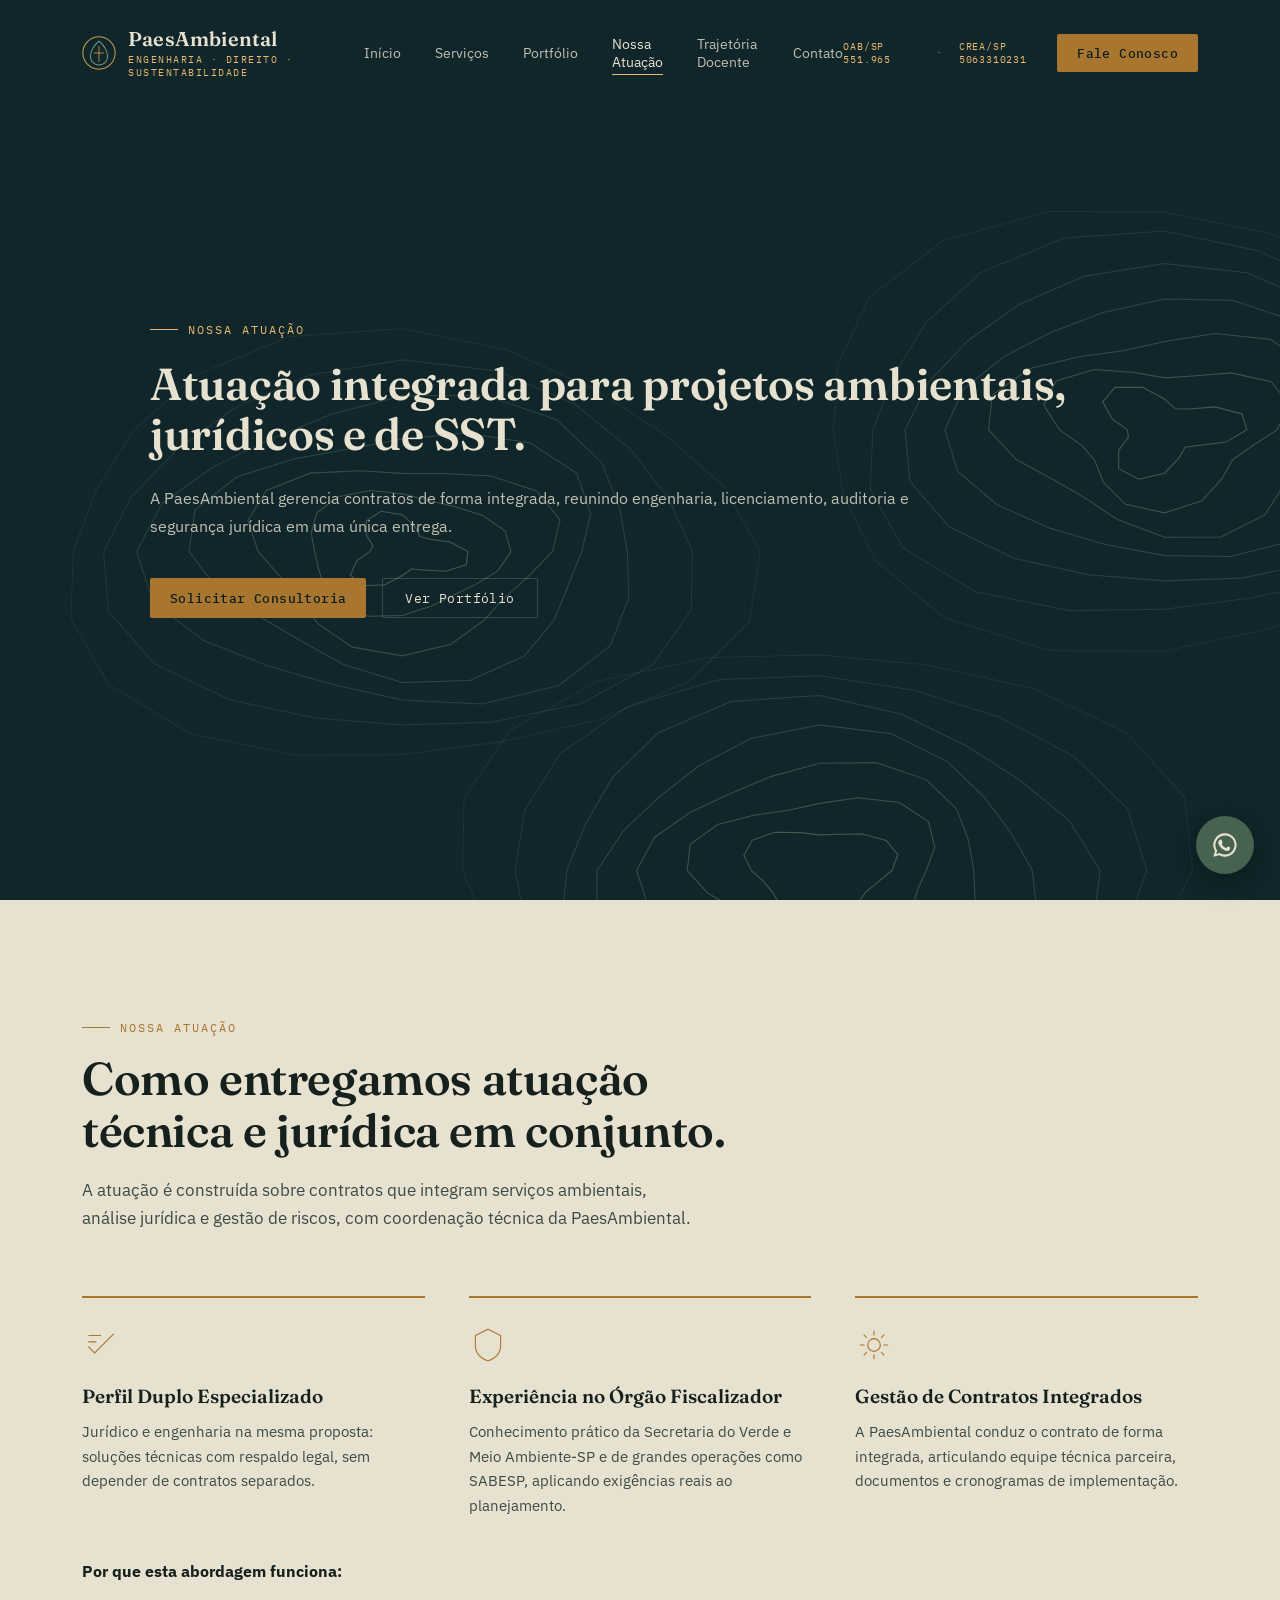
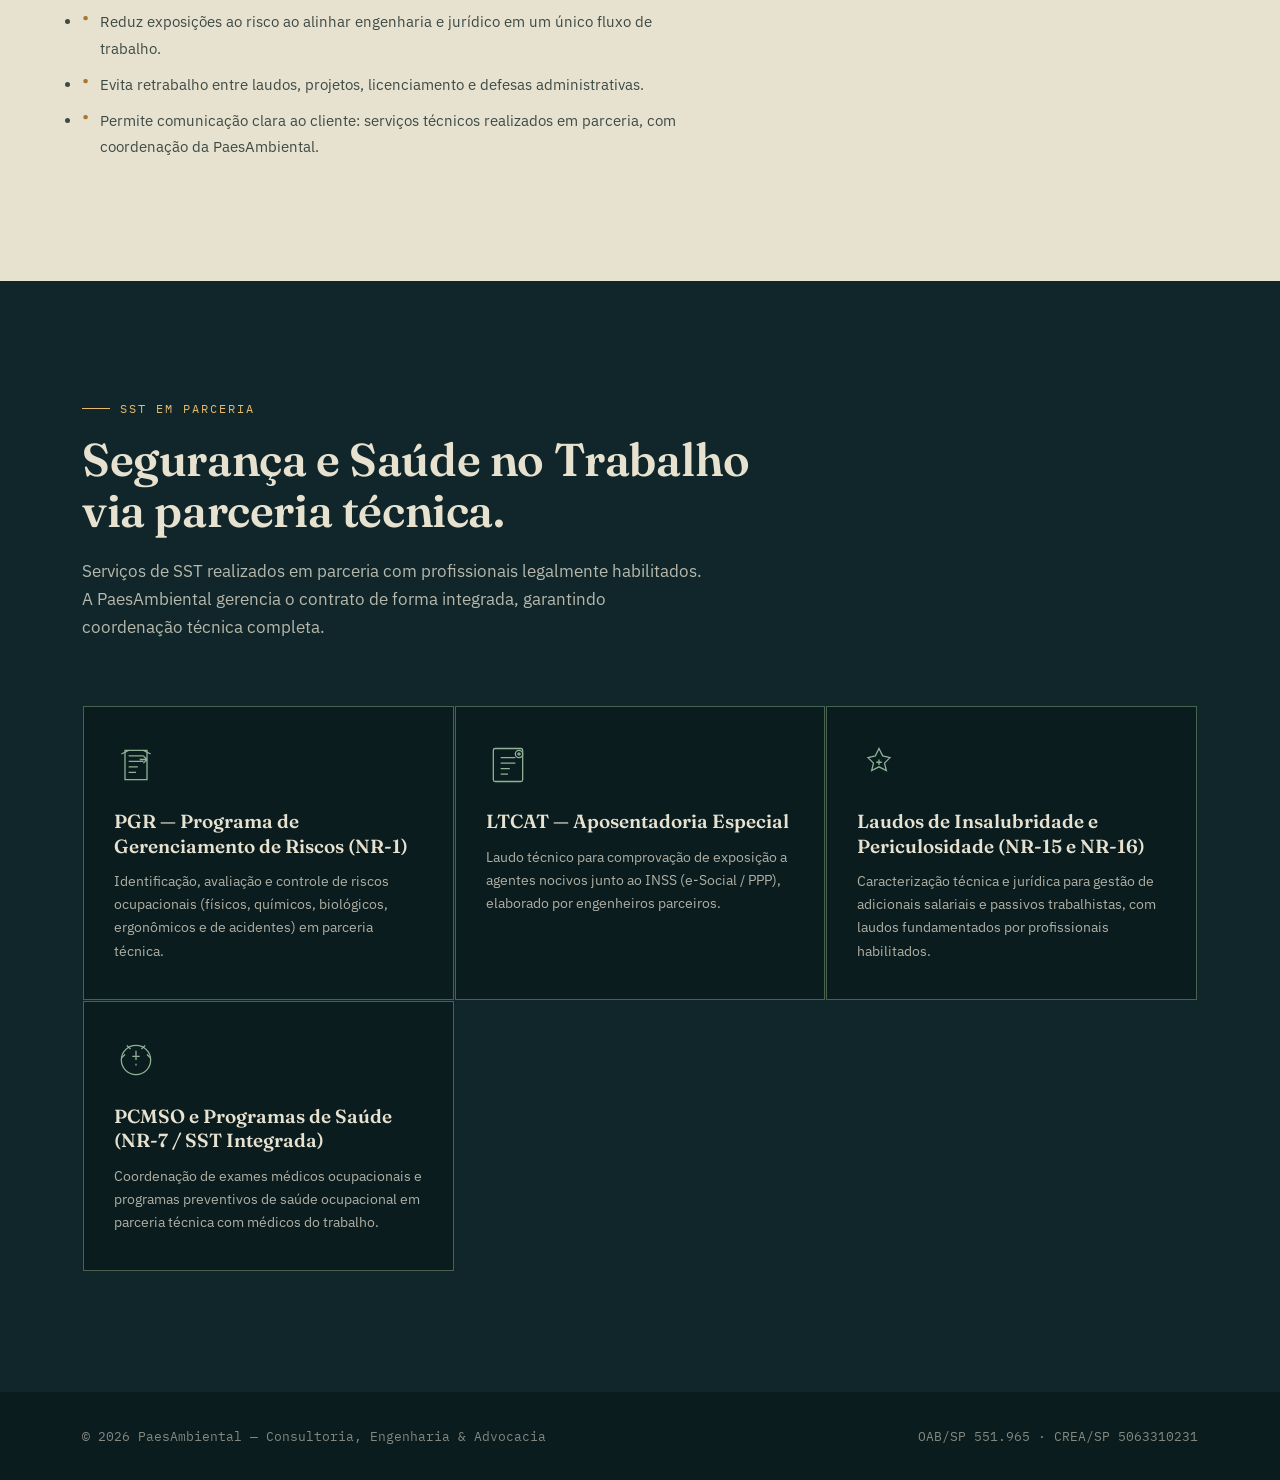
==== commit 99484a62: "atualização 02/09/2026 as 13:00" ====
--- a/atuacao.html
+++ b/atuacao.html
@@ -68,7 +68,7 @@
       <div class="diff-card reveal">
         <svg class="diff-icon" viewBox="0 0 48 48" fill="none" stroke="currentColor" stroke-width="1.4"><path d="M8 26l8 8 24-24"/><path d="M8 12h16M8 20h10"/></svg>
         <h4>Perfil Duplo Especializado</h4>
-        <p>Juridico e engenharia na mesma proposta: soluções técnicas com respaldo legal, sem depender de contratos separados.</p>
+        <p>Jurídico e engenharia na mesma proposta: soluções técnicas com respaldo legal, sem depender de contratos separados.</p>
       </div>
       <div class="diff-card reveal">
         <svg class="diff-icon" viewBox="0 0 48 48" fill="none" stroke="currentColor" stroke-width="1.4"><path d="M24 4l16 8v12c0 11-7 17-16 20-9-3-16-9-16-20V12l16-8z"/></svg>
@@ -77,7 +77,7 @@
       </div>
       <div class="diff-card reveal">
         <svg class="diff-icon" viewBox="0 0 48 48" fill="none" stroke="currentColor" stroke-width="1.4"><path d="M24 6v6M24 36v6M6 24h6M36 24h6M11 11l4 4M33 33l4 4M11 37l4-4M33 15l4-4"/><circle cx="24" cy="24" r="8"/></svg>
-        <h4>Gestão de Contrato Integrado</h4>
+        <h4>Gestão de Contratos Integrados</h4>
         <p>A PaesAmbiental conduz o contrato de forma integrada, articulando equipe técnica parceira, documentos e cronogramas de implementação.</p>
       </div>
     </div>
@@ -126,7 +126,7 @@
     <div>OAB/SP 551.965 · CREA/SP 5063310231</div>
   </div>
 </footer>
-<a class="float-wa" href="https://wa.me/5511972054265?text=Ol%C3%A1!%20Gostaria%20de%20saber%20mais%20sobre%20a%20consultoria%20da%20PaesAmbiental." target="_blank" rel="noopener" aria-label="Falar no WhatsApp">
+<a class="float-wa" href="https://wa.me/5511972054265?text=Ol%C3%A1!%20Gostaria%20de%20saber%20mais%20sobre%20a%20consultoria%20da%20PaesAmbiental." target="_blank" rel="noopener" aria-label="Falar com a PaesAmbiental pelo WhatsApp" title="Falar com a PaesAmbiental pelo WhatsApp">
   <svg viewBox="0 0 24 24" fill="currentColor"><path d="M12 2a10 10 0 00-8.6 15.1L2 22l5-1.3A10 10 0 1012 2zm0 18.2a8.2 8.2 0 01-4.2-1.1l-.3-.2-3 .8.8-2.9-.2-.3A8.2 8.2 0 1112 20.2zm4.5-6.1c-.2-.1-1.5-.7-1.7-.8-.2-.1-.4-.1-.6.1s-.7.8-.9 1c-.2.2-.3.2-.6.1a6.7 6.7 0 01-2-1.2 7.4 7.4 0 01-1.4-1.7c-.1-.2 0-.4.1-.5l.4-.5c.1-.1.2-.3.2-.4s0-.3-.1-.4-.6-1.5-.9-2c-.2-.5-.4-.4-.6-.4h-.5a1 1 0 00-.7.3 3 3 0 00-1 2.2c0 1.3.9 2.6 1.1 2.8s1.7 2.7 4.2 3.7a14 14 0 001.4.5 3.4 3.4 0 001.5.1c.5-.1 1.5-.6 1.7-1.2s.2-1.1.2-1.2-.2-.2-.4-.3z"/></svg>
 </a>
 <script src="scripts.js"></script>
--- a/styles.css
+++ b/styles.css
@@ -36,6 +36,15 @@
 .contour-field{position:absolute;inset:0;overflow:hidden;pointer-events:none;z-index:0;}
 .contour-field svg{width:100%;height:100%;}
 .contour-line{fill:none;stroke-width:1;}
+.contour-line-light{stroke:#7C9B82;}
+.contour-line-dark{stroke:#47624F;}
+.contour-line-level-1{opacity:.445;}
+.contour-line-level-2{opacity:.39;}
+.contour-line-level-3{opacity:.335;}
+.contour-line-level-4{opacity:.28;}
+.contour-line-level-5{opacity:.225;}
+.contour-line-level-6{opacity:.17;}
+.contour-line-level-7{opacity:.115;}
 header{
   position:fixed;top:0;left:0;right:0;z-index:1000;
   background:rgba(16,38,42,0.0);
@@ -134,6 +143,7 @@
   font-family:var(--display);font-weight:600;font-size:clamp(28px,4vw,46px);
   letter-spacing:-.4px;line-height:1.12;max-width:720px;
 }
+.section-title-spaced{margin-bottom:24px;}
 .section-intro{margin-top:20px;max-width:620px;font-size:16.5px;line-height:1.7;color:var(--text-soft);}
 .section-dark .section-intro{color:rgba(231,226,208,.78);}
 .reveal{opacity:0;transform:translateY(28px);transition:opacity .7s ease, transform .7s ease;}
@@ -258,6 +268,8 @@
 .page-content ul li::before{content:'•';position:absolute;left:0;color:var(--brass);font-size:18px;line-height:1;}
 .content-grid{margin-top:64px;display:grid;grid-template-columns:1fr 1fr;gap:60px;align-items:start;}
 .content-aside{padding:32px;border:1px solid var(--line);background:var(--paper-2);}
+.content-aside-note{margin-top:16px;}
+.accent-link{color:var(--brass);}
 .content-aside h4{font-family:var(--display);font-size:18px;margin-bottom:14px;}
 .content-aside p{font-size:14px;line-height:1.65;color:var(--text-soft);}
 .cta-banner{margin-top:80px;padding:48px 40px;background:var(--ink);color:var(--paper);display:flex;align-items:center;justify-content:space-between;gap:32px;flex-wrap:wrap;}
@@ -334,4 +346,48 @@
   .testimonials-grid{grid-template-columns:1fr;}
   .seals-row{gap:20px;}
   .cta-banner{flex-direction:column;align-items:flex-start;}
-}
+
+  .feature-spotlight{grid-template-columns:1fr;gap:18px;padding:12px 12px 16px;}
+  .feature-image-stack{
+    min-height:0;
+    margin:0 auto;
+    width:100%;
+    max-width:360px;
+    padding-bottom:10px;
+  }
+  .feature-image-main{
+    min-height:330px;
+    height:330px;
+    border-radius:16px;
+    border-width:1px;
+    box-shadow:0 12px 28px rgba(16,38,42,.08);
+  }
+  .feature-image-overlay{
+    position:relative;
+    right:auto;
+    bottom:auto;
+    width:52%;
+    min-width:140px;
+    max-height:170px;
+    margin-top:-50px;
+    margin-left:14px;
+    border-width:2px;
+    border-radius:12px;
+    box-shadow:0 12px 22px rgba(16,38,42,.12);
+  }
+
+  .portrait-card{display:flex;justify-content:center;margin-bottom:18px;}
+  .portrait-frame{
+    width:100%;
+    max-width:min(78vw,380px);
+    aspect-ratio:0.86;
+    padding:8px;
+    margin:0 auto;
+  }
+  .portrait-frame::before{top:6px;left:6px;right:6px;bottom:6px;}
+  .portrait-frame img{
+    object-position:center 18%;
+    transform:scale(1.04);
+  }
+  .portrait-caption{max-width:100%;text-align:center;}
+}
